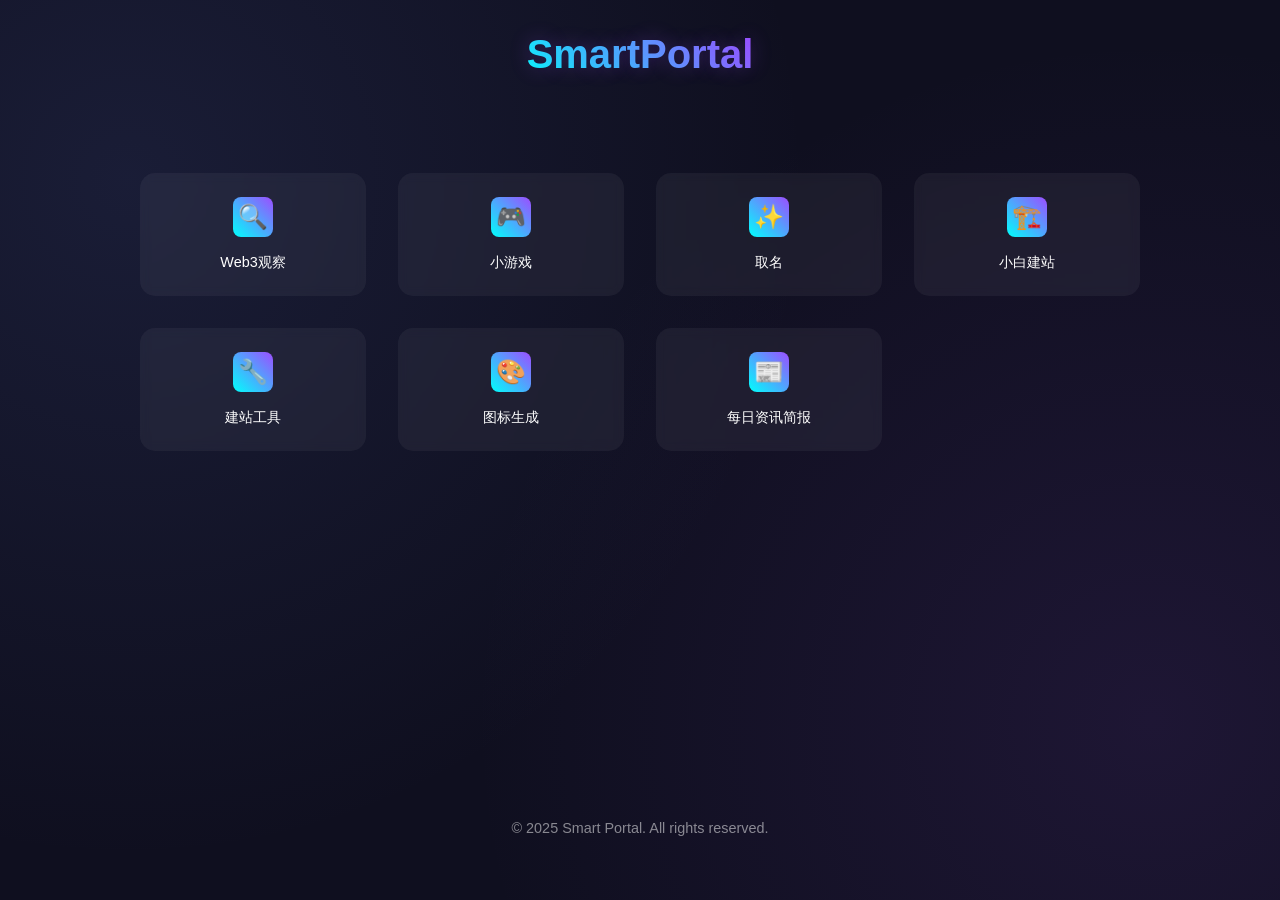
==== index.html @ 870e4646 "feat: 添加《每日资讯简报》入口并统一外链新标签打开" ====
<!DOCTYPE html>
<html lang="zh-CN">

<head>
    <meta charset="UTF-8">
    <meta name="viewport" content="width=device-width, initial-scale=1.0">
    <meta name="description" content="Smart Portal - 智能导航入口，快速访问Web3观察、小游戏、取名工具等精选服务">
    <meta name="keywords" content="智能导航,Web3,区块链观察,小游戏,取名工具,导航页面">
    <meta name="author" content="Smart Portal">

    <!-- Open Graph / Facebook -->
    <meta property="og:type" content="website">
    <meta property="og:title" content="Smart Portal | 智能入口">
    <meta property="og:description" content="智能导航入口，快速访问Web3观察、小游戏、取名工具等精选服务">
    <meta property="og:url" content="https://www.ok9981.com">

    <!-- Twitter -->
    <meta property="twitter:card" content="summary">
    <meta property="twitter:title" content="Smart Portal | 智能入口">
    <meta property="twitter:description" content="智能导航入口，快速访问Web3观察、小游戏、取名工具等精选服务">

    <link rel="canonical" href="https://www.ok9981.com" />
    
    <!-- Google Adsense -->
    <script async src="https://pagead2.googlesyndication.com/pagead/js/adsbygoogle.js?client=ca-pub-9245714228354292"
        crossorigin="anonymous"></script>
    
    <title>Smart Portal | 智能入口</title>

    <!-- PWA Manifest -->
    <link rel="manifest" href="manifest.json">

    <!-- Favicon -->
    <link rel="icon" type="image/svg+xml"
        href="[data-uri]">

    <!-- Preload critical resources -->
    <link rel="preconnect" href="https://zkobserver.site">
    <link rel="preconnect" href="https://game.ok9981.com">
    <link rel="preconnect" href="https://name.ok9981.com">
    <link rel="preconnect" href="https://thecodecraft.site">
    <link rel="preconnect" href="http://indiestarter.space">
    <link rel="preconnect" href="https://iconcut.vercel.app">
    <link rel="preconnect" href="https://www.meirizixun.site">
    <style>
        * {
            margin: 0;
            padding: 0;
            box-sizing: border-box;
            font-family: 'Segoe UI', Tahoma, Geneva, Verdana, sans-serif;
        }

        body {
            background: #0f0f1f;
            color: #fff;
            min-height: 100vh;
            display: flex;
            flex-direction: column;
            align-items: center;
            padding: 2rem;
            background-image:
                radial-gradient(circle at 10% 20%, rgba(87, 108, 188, 0.15) 0%, transparent 50%),
                radial-gradient(circle at 90% 80%, rgba(115, 62, 173, 0.15) 0%, transparent 50%);
        }

        .logo {
            font-size: 2.5rem;
            font-weight: 700;
            margin-bottom: 3rem;
            background: linear-gradient(45deg, #00fffc, #9d4dff);
            background-clip: text;
            -webkit-background-clip: text;
            -webkit-text-fill-color: transparent;
            color: transparent;
            text-shadow: 0 0 20px rgba(157, 77, 255, 0.3);
        }



        .grid-container {
            display: grid;
            grid-template-columns: repeat(4, 1fr);
            gap: 2rem;
            max-width: 1000px;
            width: 90%;
            margin-top: 3rem;
        }

        .nav-item {
            display: flex;
            flex-direction: column;
            align-items: center;
            padding: 1.5rem;
            border-radius: 15px;
            background: rgba(255, 255, 255, 0.05);
            backdrop-filter: blur(5px);
            transition: all 0.3s ease;
            cursor: pointer;
            text-decoration: none;
            color: white;
        }

        .nav-item:hover {
            background: rgba(255, 255, 255, 0.15);
            transform: translateY(-5px);
            box-shadow: 0 0 30px rgba(157, 77, 255, 0.3);
        }

        .nav-item img {
            width: 40px;
            height: 40px;
            margin-bottom: 1rem;
            border-radius: 8px;
            transition: transform 0.3s ease;
        }

        .nav-item:hover img {
            transform: scale(1.1);
        }

        .nav-item .icon {
            width: 40px;
            height: 40px;
            margin-bottom: 1rem;
            border-radius: 8px;
            display: flex;
            align-items: center;
            justify-content: center;
            font-size: 1.5rem;
            background: linear-gradient(45deg, #00fffc, #9d4dff);
            transition: transform 0.3s ease;
        }

        .nav-item:hover .icon {
            transform: scale(1.1);
        }

        .nav-item span {
            font-size: 0.9rem;
            text-align: center;
        }

        footer {
            margin-top: auto;
            padding: 2rem;
            color: rgba(255, 255, 255, 0.5);
            font-size: 0.9rem;
        }

        .loading {
            opacity: 0.6;
            pointer-events: none;
        }

        .error-message {
            color: #ff6b6b;
            text-align: center;
            margin-top: 1rem;
            padding: 1rem;
            background: rgba(255, 107, 107, 0.1);
            border-radius: 8px;
            display: none;
        }

        @media (max-width: 1024px) {
            .grid-container {
                grid-template-columns: repeat(3, 1fr);
            }
        }

        @media (max-width: 768px) {
            .grid-container {
                grid-template-columns: repeat(2, 1fr);
                gap: 1rem;
            }

            .logo {
                font-size: 2rem;
                margin-bottom: 2rem;
            }

            .nav-item {
                padding: 1rem;
            }

            .nav-item .icon {
                width: 35px;
                height: 35px;
                font-size: 1.2rem;
            }
        }

        @media (max-width: 480px) {
            body {
                padding: 1rem;
            }

            .grid-container {
                grid-template-columns: repeat(2, 1fr);
                gap: 0.8rem;
            }

            .nav-item span {
                font-size: 0.8rem;
            }
        }
    </style>
</head>

<body>
    <div class="logo">SmartPortal</div>



    <div class="grid-container" role="navigation" aria-label="主要导航">
        <a href="https://zkobserver.site/" class="nav-item" aria-label="访问Web3观察网站" target="_blank" rel="noopener noreferrer">
            <div class="icon">🔍</div>
            <span>Web3观察</span>
        </a>
        <a href="https://game.ok9981.com" class="nav-item" aria-label="访问小游戏平台" target="_blank" rel="noopener noreferrer">
            <div class="icon">🎮</div>
            <span>小游戏</span>
        </a>
        <a href="https://name.ok9981.com" class="nav-item" aria-label="访问取名工具" target="_blank" rel="noopener noreferrer">
            <div class="icon">✨</div>
            <span>取名</span>
        </a>
        <a href="https://thecodecraft.site/" class="nav-item" aria-label="访问小白建站" target="_blank" rel="noopener noreferrer">
            <div class="icon">🏗️</div>
            <span>小白建站</span>
        </a>
        <a href="http://indiestarter.space/" class="nav-item" aria-label="访问建站工具" target="_blank" rel="noopener noreferrer">
            <div class="icon">🔧</div>
            <span>建站工具</span>
        </a>
        <a href="https://iconcut.vercel.app/" class="nav-item" aria-label="访问图标生成工具" target="_blank" rel="noopener noreferrer">
            <div class="icon">🎨</div>
            <span>图标生成</span>
        </a>
        <a href="https://www.meirizixun.site/" class="nav-item" aria-label="访问每日资讯简报" target="_blank" rel="noopener noreferrer">
            <div class="icon">📰</div>
            <span>每日资讯简报</span>
        </a>
    </div>

    <div class="error-message" id="errorMessage">
        网络连接出现问题，请检查您的网络设置后重试。
    </div>

    <footer>
        © 2025 Smart Portal. All rights reserved.
    </footer>

    <script>
        // 添加点击反馈和错误处理
        document.addEventListener('DOMContentLoaded', function () {
            const navItems = document.querySelectorAll('.nav-item');
            const errorMessage = document.getElementById('errorMessage');

            navItems.forEach(item => {
                item.addEventListener('click', function (e) {
                    // 添加短暂的视觉反馈（0.5秒）
                    this.classList.add('loading');
                    setTimeout(() => {
                        this.classList.remove('loading');
                    }, 500);
                });

                // 添加键盘导航支持
                item.addEventListener('keydown', function (e) {
                    if (e.key === 'Enter' || e.key === ' ') {
                        e.preventDefault();
                        this.click();
                    }
                });
            });

            // 添加页面加载动画
            document.body.style.opacity = '0';
            document.body.style.transform = 'translateY(20px)';
            document.body.style.transition = 'opacity 0.6s ease, transform 0.6s ease';

            setTimeout(() => {
                document.body.style.opacity = '1';
                document.body.style.transform = 'translateY(0)';
            }, 100);

            // 预加载关键页面
            const preloadLinks = [
                'https://zkobserver.site/',
                'https://game.ok9981.com',
                'https://name.ok9981.com',
                'https://thecodecraft.site/',
                'http://indiestarter.space/',
                'https://iconcut.vercel.app/'
            ];

            preloadLinks.forEach(url => {
                const link = document.createElement('link');
                link.rel = 'prefetch';
                link.href = url;
                document.head.appendChild(link);
            });
        });

        // 添加快捷键支持
        document.addEventListener('keydown', function (e) {
            if (e.altKey) {
                const keyMap = {
                    '1': 0, // Web3观察
                    '2': 1, // 小游戏
                    '3': 2, // 取名
                    '4': 3, // 小白建站
                    '5': 4, // 建站工具
                    '6': 5  // 图标生成
                };

                if (keyMap.hasOwnProperty(e.key)) {
                    e.preventDefault();
                    const navItems = document.querySelectorAll('.nav-item');
                    if (navItems[keyMap[e.key]]) {
                        navItems[keyMap[e.key]].click();
                    }
                }
            }
        });
        // 修复：返回/从缓存恢复后移除禁用状态，保证可再次点击
        window.addEventListener('pageshow', function () {
            const navItems = document.querySelectorAll('.nav-item');
            navItems.forEach(item => item.classList.remove('loading'));
            const errorMessage = document.getElementById('errorMessage');
            if (errorMessage) errorMessage.style.display = 'none';
        });
    </script>
</body>

</html>
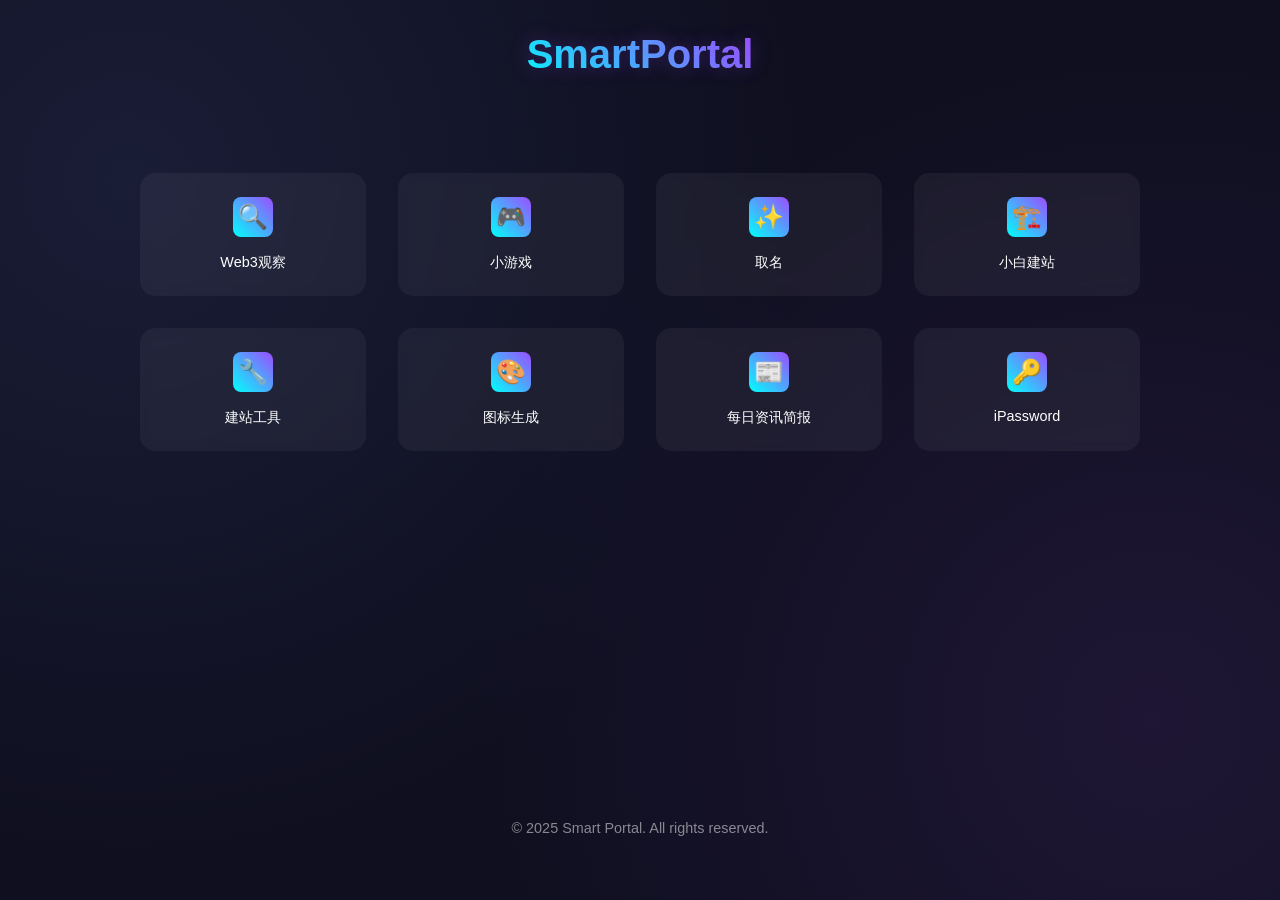
==== commit 2803cc42: "feat: 扩展预加载与快捷键映射；修复返回后卡片loading状态" ====
--- a/index.html
+++ b/index.html
@@ -42,6 +42,7 @@
     <link rel="preconnect" href="http://indiestarter.space">
     <link rel="preconnect" href="https://iconcut.vercel.app">
     <link rel="preconnect" href="https://www.meirizixun.site">
+    <link rel="preconnect" href="https://ipassword-ochre.vercel.app">
     <style>
         * {
             margin: 0;
@@ -241,6 +242,10 @@
             <div class="icon">📰</div>
             <span>每日资讯简报</span>
         </a>
+        <a href="https://ipassword-ochre.vercel.app/" class="nav-item" aria-label="访问 iPassword" target="_blank" rel="noopener noreferrer">
+            <div class="icon">🔑</div>
+            <span>iPassword</span>
+        </a>
     </div>
 
     <div class="error-message" id="errorMessage">
@@ -292,7 +297,9 @@
                 'https://name.ok9981.com',
                 'https://thecodecraft.site/',
                 'http://indiestarter.space/',
-                'https://iconcut.vercel.app/'
+                'https://iconcut.vercel.app/',
+                'https://www.meirizixun.site/',
+                'https://ipassword-ochre.vercel.app/'
             ];
 
             preloadLinks.forEach(url => {
@@ -312,7 +319,9 @@
                     '3': 2, // 取名
                     '4': 3, // 小白建站
                     '5': 4, // 建站工具
-                    '6': 5  // 图标生成
+                    '6': 5, // 图标生成
+                    '7': 6, // 每日资讯简报
+                    '8': 7  // iPassword
                 };
 
                 if (keyMap.hasOwnProperty(e.key)) {
@@ -325,6 +334,16 @@
             }
         });
         // 修复：返回/从缓存恢复后移除禁用状态，保证可再次点击
+        window.addEventListener('pageshow', function () {
+            document.querySelectorAll('.nav-item.loading').forEach(el => {
+                el.classList.remove('loading');
+                const span = el.querySelector('span');
+                if (span && span.dataset && span.dataset.originalText) {
+                    span.textContent = span.dataset.originalText;
+                    delete span.dataset.originalText;
+                }
+            });
+        });
         window.addEventListener('pageshow', function () {
             const navItems = document.querySelectorAll('.nav-item');
             navItems.forEach(item => item.classList.remove('loading'));
@@ -334,4 +353,4 @@
     </script>
 </body>
 
-</html>+</html>
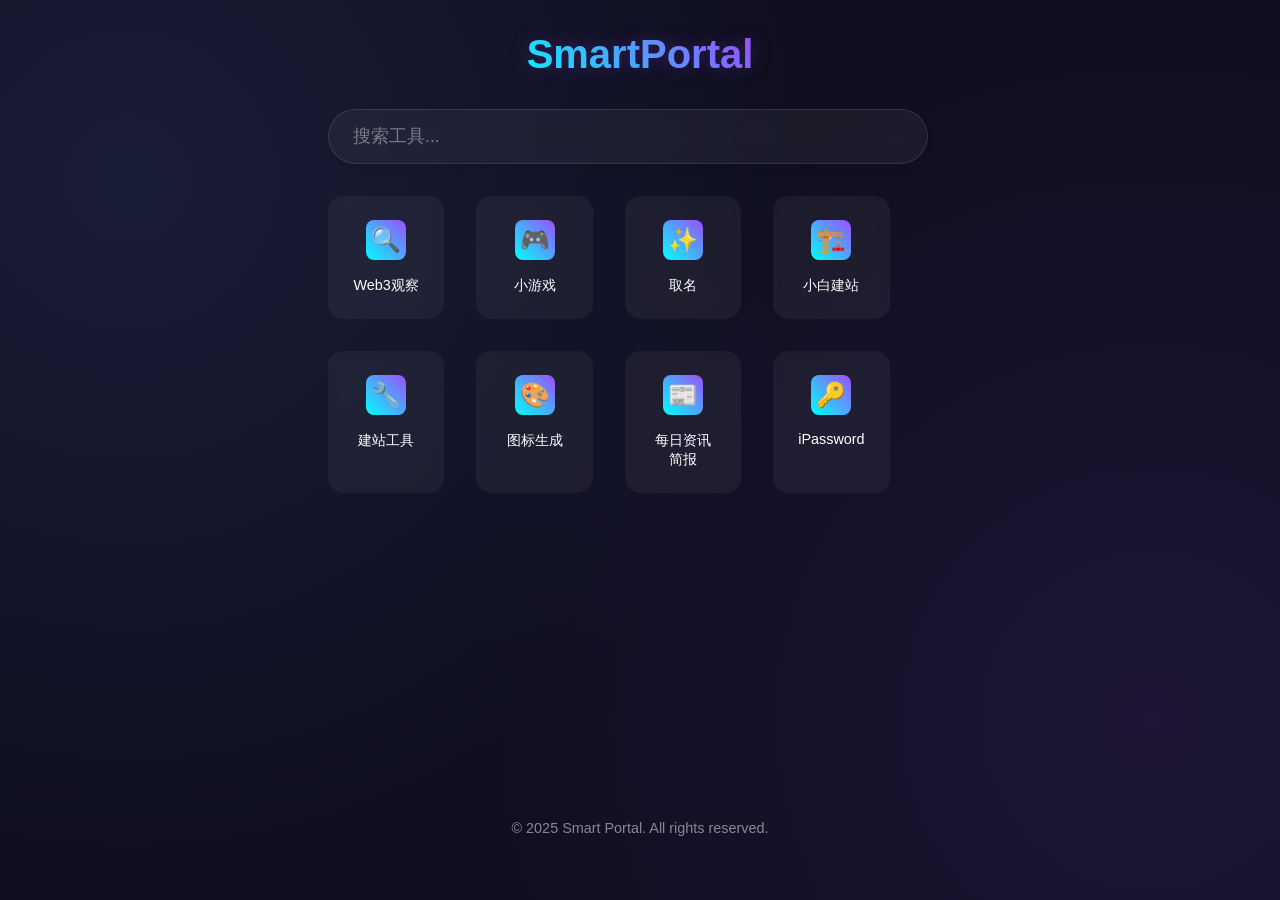
==== commit 304835cc: "feat: enhance UX/SEO with search, semantic html, and code optimization" ====
--- a/index.html
+++ b/index.html
@@ -43,177 +43,23 @@
     <link rel="preconnect" href="https://iconcut.vercel.app">
     <link rel="preconnect" href="https://www.meirizixun.site">
     <link rel="preconnect" href="https://ipassword-ochre.vercel.app">
-    <style>
-        * {
-            margin: 0;
-            padding: 0;
-            box-sizing: border-box;
-            font-family: 'Segoe UI', Tahoma, Geneva, Verdana, sans-serif;
-        }
-
-        body {
-            background: #0f0f1f;
-            color: #fff;
-            min-height: 100vh;
-            display: flex;
-            flex-direction: column;
-            align-items: center;
-            padding: 2rem;
-            background-image:
-                radial-gradient(circle at 10% 20%, rgba(87, 108, 188, 0.15) 0%, transparent 50%),
-                radial-gradient(circle at 90% 80%, rgba(115, 62, 173, 0.15) 0%, transparent 50%);
-        }
-
-        .logo {
-            font-size: 2.5rem;
-            font-weight: 700;
-            margin-bottom: 3rem;
-            background: linear-gradient(45deg, #00fffc, #9d4dff);
-            background-clip: text;
-            -webkit-background-clip: text;
-            -webkit-text-fill-color: transparent;
-            color: transparent;
-            text-shadow: 0 0 20px rgba(157, 77, 255, 0.3);
-        }
-
-
-
-        .grid-container {
-            display: grid;
-            grid-template-columns: repeat(4, 1fr);
-            gap: 2rem;
-            max-width: 1000px;
-            width: 90%;
-            margin-top: 3rem;
-        }
-
-        .nav-item {
-            display: flex;
-            flex-direction: column;
-            align-items: center;
-            padding: 1.5rem;
-            border-radius: 15px;
-            background: rgba(255, 255, 255, 0.05);
-            backdrop-filter: blur(5px);
-            transition: all 0.3s ease;
-            cursor: pointer;
-            text-decoration: none;
-            color: white;
-        }
-
-        .nav-item:hover {
-            background: rgba(255, 255, 255, 0.15);
-            transform: translateY(-5px);
-            box-shadow: 0 0 30px rgba(157, 77, 255, 0.3);
-        }
-
-        .nav-item img {
-            width: 40px;
-            height: 40px;
-            margin-bottom: 1rem;
-            border-radius: 8px;
-            transition: transform 0.3s ease;
-        }
-
-        .nav-item:hover img {
-            transform: scale(1.1);
-        }
-
-        .nav-item .icon {
-            width: 40px;
-            height: 40px;
-            margin-bottom: 1rem;
-            border-radius: 8px;
-            display: flex;
-            align-items: center;
-            justify-content: center;
-            font-size: 1.5rem;
-            background: linear-gradient(45deg, #00fffc, #9d4dff);
-            transition: transform 0.3s ease;
-        }
-
-        .nav-item:hover .icon {
-            transform: scale(1.1);
-        }
-
-        .nav-item span {
-            font-size: 0.9rem;
-            text-align: center;
-        }
-
-        footer {
-            margin-top: auto;
-            padding: 2rem;
-            color: rgba(255, 255, 255, 0.5);
-            font-size: 0.9rem;
-        }
-
-        .loading {
-            opacity: 0.6;
-            pointer-events: none;
-        }
-
-        .error-message {
-            color: #ff6b6b;
-            text-align: center;
-            margin-top: 1rem;
-            padding: 1rem;
-            background: rgba(255, 107, 107, 0.1);
-            border-radius: 8px;
-            display: none;
-        }
-
-        @media (max-width: 1024px) {
-            .grid-container {
-                grid-template-columns: repeat(3, 1fr);
-            }
-        }
-
-        @media (max-width: 768px) {
-            .grid-container {
-                grid-template-columns: repeat(2, 1fr);
-                gap: 1rem;
-            }
-
-            .logo {
-                font-size: 2rem;
-                margin-bottom: 2rem;
-            }
-
-            .nav-item {
-                padding: 1rem;
-            }
-
-            .nav-item .icon {
-                width: 35px;
-                height: 35px;
-                font-size: 1.2rem;
-            }
-        }
-
-        @media (max-width: 480px) {
-            body {
-                padding: 1rem;
-            }
-
-            .grid-container {
-                grid-template-columns: repeat(2, 1fr);
-                gap: 0.8rem;
-            }
-
-            .nav-item span {
-                font-size: 0.8rem;
-            }
-        }
-    </style>
+    
+    <!-- External CSS -->
+    <link rel="stylesheet" href="css/style.css">
 </head>
 
 <body>
-    <div class="logo">SmartPortal</div>
+    <header>
+        <div class="logo">SmartPortal</div>
+    </header>
 
+    <main>
+        <!-- Search Box -->
+        <div class="search-container">
+            <input type="text" id="searchInput" placeholder="搜索工具..." aria-label="搜索工具">
+        </div>
 
-
-    <div class="grid-container" role="navigation" aria-label="主要导航">
+        <div class="grid-container" id="gridContainer" role="navigation" aria-label="主要导航">
         <a href="https://zkobserver.site/" class="nav-item" aria-label="访问Web3观察网站" target="_blank" rel="noopener noreferrer">
             <div class="icon">🔍</div>
             <span>Web3观察</span>
@@ -248,6 +94,8 @@
         </a>
     </div>
 
+    </main>
+
     <div class="error-message" id="errorMessage">
         网络连接出现问题，请检查您的网络设置后重试。
     </div>
@@ -256,101 +104,8 @@
         © 2025 Smart Portal. All rights reserved.
     </footer>
 
-    <script>
-        // 添加点击反馈和错误处理
-        document.addEventListener('DOMContentLoaded', function () {
-            const navItems = document.querySelectorAll('.nav-item');
-            const errorMessage = document.getElementById('errorMessage');
-
-            navItems.forEach(item => {
-                item.addEventListener('click', function (e) {
-                    // 添加短暂的视觉反馈（0.5秒）
-                    this.classList.add('loading');
-                    setTimeout(() => {
-                        this.classList.remove('loading');
-                    }, 500);
-                });
-
-                // 添加键盘导航支持
-                item.addEventListener('keydown', function (e) {
-                    if (e.key === 'Enter' || e.key === ' ') {
-                        e.preventDefault();
-                        this.click();
-                    }
-                });
-            });
-
-            // 添加页面加载动画
-            document.body.style.opacity = '0';
-            document.body.style.transform = 'translateY(20px)';
-            document.body.style.transition = 'opacity 0.6s ease, transform 0.6s ease';
-
-            setTimeout(() => {
-                document.body.style.opacity = '1';
-                document.body.style.transform = 'translateY(0)';
-            }, 100);
-
-            // 预加载关键页面
-            const preloadLinks = [
-                'https://zkobserver.site/',
-                'https://game.ok9981.com',
-                'https://name.ok9981.com',
-                'https://thecodecraft.site/',
-                'http://indiestarter.space/',
-                'https://iconcut.vercel.app/',
-                'https://www.meirizixun.site/',
-                'https://ipassword-ochre.vercel.app/'
-            ];
-
-            preloadLinks.forEach(url => {
-                const link = document.createElement('link');
-                link.rel = 'prefetch';
-                link.href = url;
-                document.head.appendChild(link);
-            });
-        });
-
-        // 添加快捷键支持
-        document.addEventListener('keydown', function (e) {
-            if (e.altKey) {
-                const keyMap = {
-                    '1': 0, // Web3观察
-                    '2': 1, // 小游戏
-                    '3': 2, // 取名
-                    '4': 3, // 小白建站
-                    '5': 4, // 建站工具
-                    '6': 5, // 图标生成
-                    '7': 6, // 每日资讯简报
-                    '8': 7  // iPassword
-                };
-
-                if (keyMap.hasOwnProperty(e.key)) {
-                    e.preventDefault();
-                    const navItems = document.querySelectorAll('.nav-item');
-                    if (navItems[keyMap[e.key]]) {
-                        navItems[keyMap[e.key]].click();
-                    }
-                }
-            }
-        });
-        // 修复：返回/从缓存恢复后移除禁用状态，保证可再次点击
-        window.addEventListener('pageshow', function () {
-            document.querySelectorAll('.nav-item.loading').forEach(el => {
-                el.classList.remove('loading');
-                const span = el.querySelector('span');
-                if (span && span.dataset && span.dataset.originalText) {
-                    span.textContent = span.dataset.originalText;
-                    delete span.dataset.originalText;
-                }
-            });
-        });
-        window.addEventListener('pageshow', function () {
-            const navItems = document.querySelectorAll('.nav-item');
-            navItems.forEach(item => item.classList.remove('loading'));
-            const errorMessage = document.getElementById('errorMessage');
-            if (errorMessage) errorMessage.style.display = 'none';
-        });
-    </script>
+    <!-- External JS -->
+    <script src="js/script.js"></script>
 </body>
 
 </html>
--- a/css/style.css
+++ b/css/style.css
@@ -0,0 +1,195 @@
+* {
+    margin: 0;
+    padding: 0;
+    box-sizing: border-box;
+    font-family: 'Segoe UI', Tahoma, Geneva, Verdana, sans-serif;
+}
+
+body {
+    background: #0f0f1f;
+    color: #fff;
+    min-height: 100vh;
+    display: flex;
+    flex-direction: column;
+    align-items: center;
+    padding: 2rem;
+    background-image:
+        radial-gradient(circle at 10% 20%, rgba(87, 108, 188, 0.15) 0%, transparent 50%),
+        radial-gradient(circle at 90% 80%, rgba(115, 62, 173, 0.15) 0%, transparent 50%);
+}
+
+.logo {
+    font-size: 2.5rem;
+    font-weight: 700;
+    margin-bottom: 2rem;
+    background: linear-gradient(45deg, #00fffc, #9d4dff);
+    background-clip: text;
+    -webkit-background-clip: text;
+    -webkit-text-fill-color: transparent;
+    color: transparent;
+    text-shadow: 0 0 20px rgba(157, 77, 255, 0.3);
+}
+
+.search-container {
+    width: 100%;
+    max-width: 600px;
+    margin-bottom: 2rem;
+    position: relative;
+}
+
+#searchInput {
+    width: 100%;
+    padding: 1rem 1.5rem;
+    border-radius: 50px;
+    border: 1px solid rgba(255, 255, 255, 0.1);
+    background: rgba(255, 255, 255, 0.05);
+    backdrop-filter: blur(10px);
+    color: #fff;
+    font-size: 1.1rem;
+    outline: none;
+    transition: all 0.3s ease;
+    box-shadow: 0 4px 6px rgba(0, 0, 0, 0.1);
+}
+
+#searchInput:focus {
+    background: rgba(255, 255, 255, 0.1);
+    border-color: #9d4dff;
+    box-shadow: 0 0 20px rgba(157, 77, 255, 0.2);
+}
+
+#searchInput::placeholder {
+    color: rgba(255, 255, 255, 0.4);
+}
+
+.grid-container {
+    display: grid;
+    grid-template-columns: repeat(4, 1fr);
+    gap: 2rem;
+    max-width: 1000px;
+    width: 90%;
+}
+
+.nav-item {
+    display: flex;
+    flex-direction: column;
+    align-items: center;
+    padding: 1.5rem;
+    border-radius: 15px;
+    background: rgba(255, 255, 255, 0.05);
+    backdrop-filter: blur(5px);
+    transition: all 0.3s ease;
+    cursor: pointer;
+    text-decoration: none;
+    color: white;
+}
+
+.nav-item:hover {
+    background: rgba(255, 255, 255, 0.15);
+    transform: translateY(-5px);
+    box-shadow: 0 0 30px rgba(157, 77, 255, 0.3);
+}
+
+.nav-item .icon {
+    width: 40px;
+    height: 40px;
+    margin-bottom: 1rem;
+    border-radius: 8px;
+    display: flex;
+    align-items: center;
+    justify-content: center;
+    font-size: 1.5rem;
+    background: linear-gradient(45deg, #00fffc, #9d4dff);
+    transition: transform 0.3s ease;
+}
+
+.nav-item:hover .icon {
+    transform: scale(1.1);
+}
+
+.nav-item span {
+    font-size: 0.9rem;
+    text-align: center;
+}
+
+footer {
+    margin-top: auto;
+    padding: 2rem;
+    color: rgba(255, 255, 255, 0.5);
+    font-size: 0.9rem;
+}
+
+.loading {
+    opacity: 0.6;
+    pointer-events: none;
+}
+
+.error-message {
+    position: fixed;
+    top: 20px;
+    left: 50%;
+    transform: translateX(-50%);
+    z-index: 1000;
+    color: #fff;
+    text-align: center;
+    padding: 1rem 2rem;
+    background: rgba(255, 107, 107, 0.9);
+    backdrop-filter: blur(5px);
+    border-radius: 50px;
+    box-shadow: 0 4px 15px rgba(0, 0, 0, 0.2);
+    display: none;
+    animation: slideDown 0.3s ease;
+}
+
+@keyframes slideDown {
+    from {
+        transform: translate(-50%, -20px);
+        opacity: 0;
+    }
+    to {
+        transform: translate(-50%, 0);
+        opacity: 1;
+    }
+}
+
+@media (max-width: 1024px) {
+    .grid-container {
+        grid-template-columns: repeat(3, 1fr);
+    }
+}
+
+@media (max-width: 768px) {
+    .grid-container {
+        grid-template-columns: repeat(2, 1fr);
+        gap: 1rem;
+    }
+
+    .logo {
+        font-size: 2rem;
+        margin-bottom: 2rem;
+    }
+
+    .nav-item {
+        padding: 1rem;
+    }
+
+    .nav-item .icon {
+        width: 35px;
+        height: 35px;
+        font-size: 1.2rem;
+    }
+}
+
+@media (max-width: 480px) {
+    body {
+        padding: 1rem;
+    }
+
+    .grid-container {
+        grid-template-columns: repeat(2, 1fr);
+        gap: 0.8rem;
+    }
+
+    .nav-item span {
+        font-size: 0.8rem;
+    }
+}
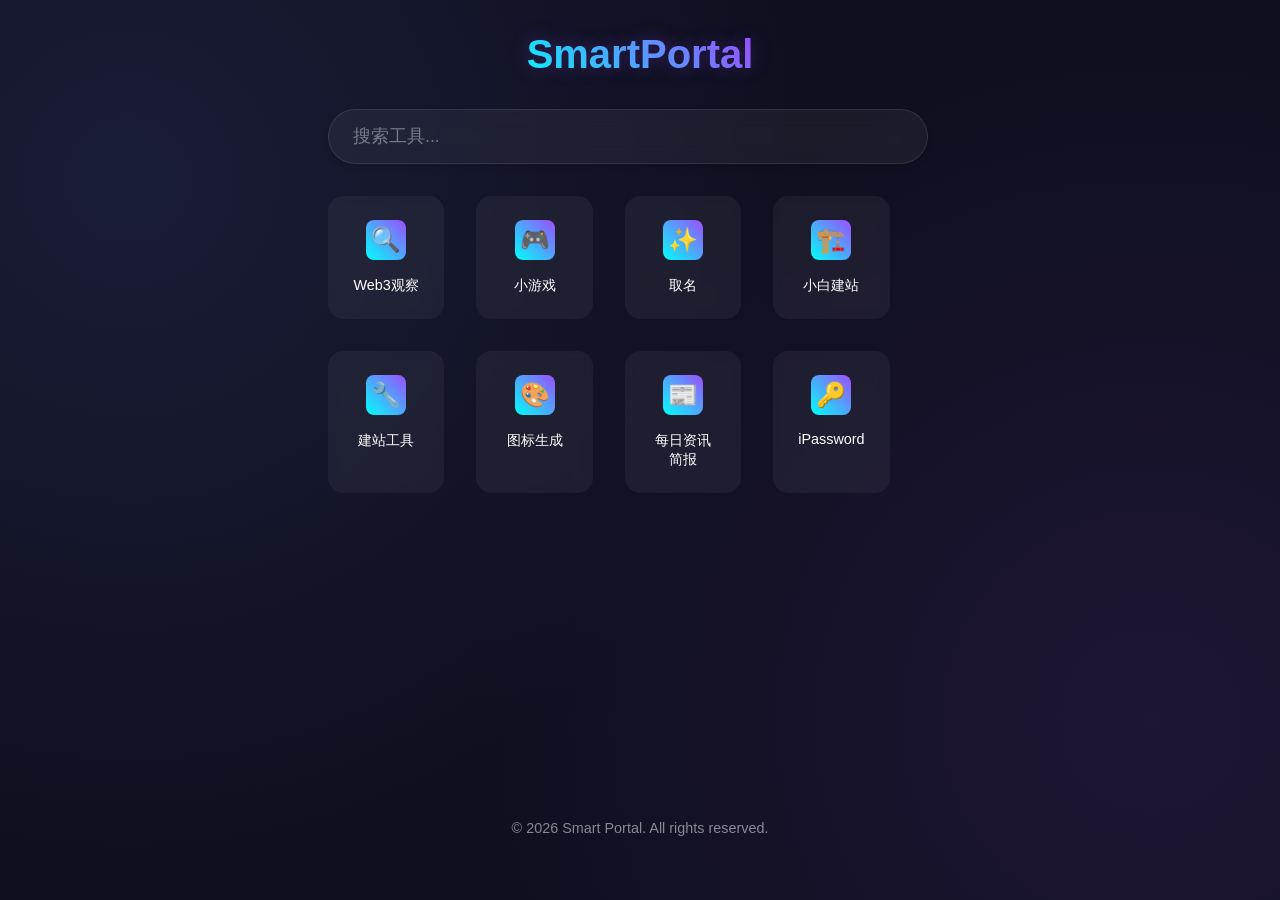
==== commit 5299b44b: "feat: implement auto-updating year in footer" ====
--- a/index.html
+++ b/index.html
@@ -101,7 +101,7 @@
     </div>
 
     <footer>
-        © 2025 Smart Portal. All rights reserved.
+        © <span id="currentYear">2026</span> Smart Portal. All rights reserved.
     </footer>
 
     <!-- External JS -->
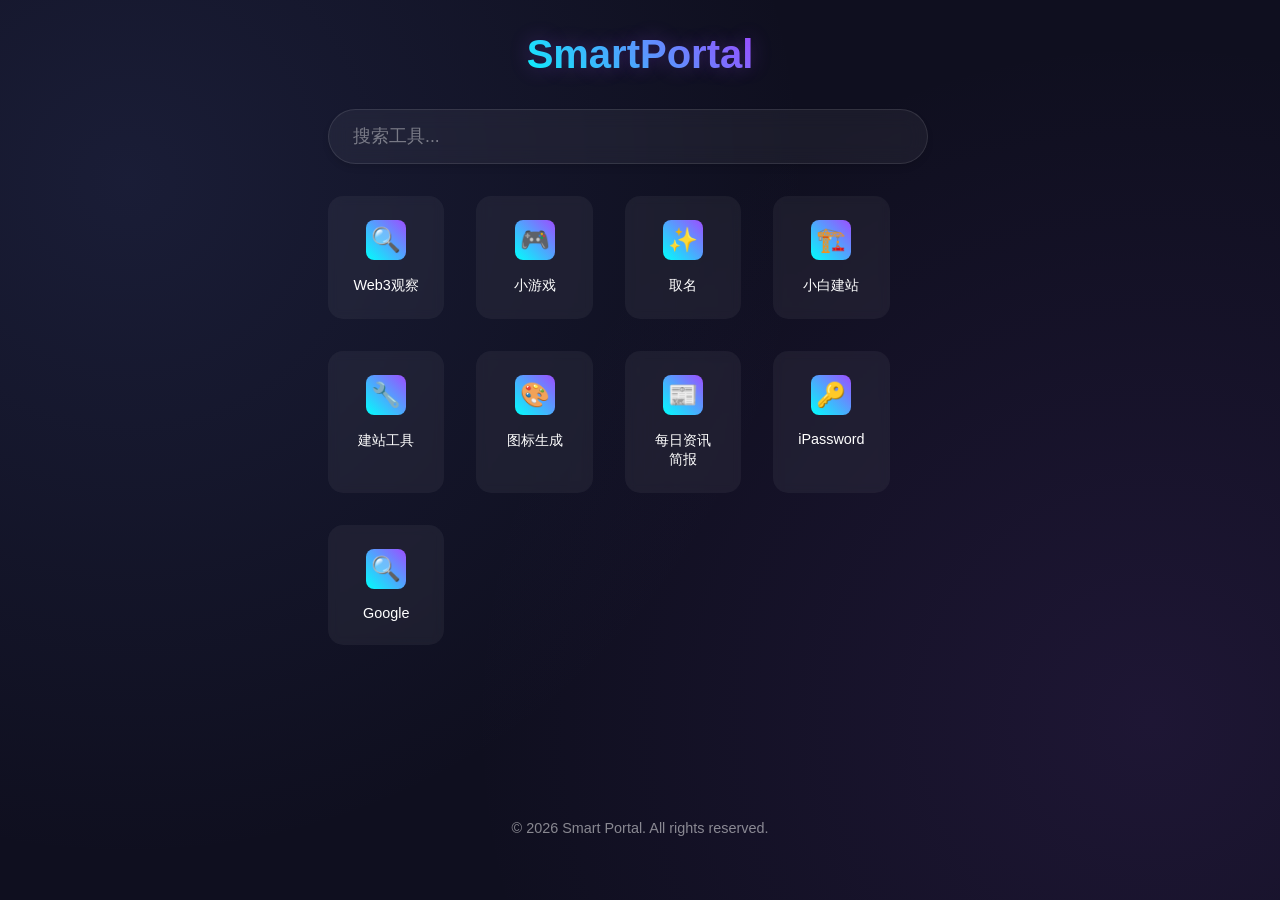
==== commit 970efb6e: "Refactor: optimize structure, modernize CSS, and update assets" ====
--- a/index.html
+++ b/index.html
@@ -20,11 +20,11 @@
     <meta property="twitter:description" content="智能导航入口，快速访问Web3观察、小游戏、取名工具等精选服务">
 
     <link rel="canonical" href="https://www.ok9981.com" />
-    
+
     <!-- Google Adsense -->
     <script async src="https://pagead2.googlesyndication.com/pagead/js/adsbygoogle.js?client=ca-pub-9245714228354292"
         crossorigin="anonymous"></script>
-    
+
     <title>Smart Portal | 智能入口</title>
 
     <!-- PWA Manifest -->
@@ -43,7 +43,7 @@
     <link rel="preconnect" href="https://iconcut.vercel.app">
     <link rel="preconnect" href="https://www.meirizixun.site">
     <link rel="preconnect" href="https://ipassword-ochre.vercel.app">
-    
+
     <!-- External CSS -->
     <link rel="stylesheet" href="css/style.css">
 </head>
@@ -60,39 +60,8 @@
         </div>
 
         <div class="grid-container" id="gridContainer" role="navigation" aria-label="主要导航">
-        <a href="https://zkobserver.site/" class="nav-item" aria-label="访问Web3观察网站" target="_blank" rel="noopener noreferrer">
-            <div class="icon">🔍</div>
-            <span>Web3观察</span>
-        </a>
-        <a href="https://game.ok9981.com" class="nav-item" aria-label="访问小游戏平台" target="_blank" rel="noopener noreferrer">
-            <div class="icon">🎮</div>
-            <span>小游戏</span>
-        </a>
-        <a href="https://name.ok9981.com" class="nav-item" aria-label="访问取名工具" target="_blank" rel="noopener noreferrer">
-            <div class="icon">✨</div>
-            <span>取名</span>
-        </a>
-        <a href="https://thecodecraft.site/" class="nav-item" aria-label="访问小白建站" target="_blank" rel="noopener noreferrer">
-            <div class="icon">🏗️</div>
-            <span>小白建站</span>
-        </a>
-        <a href="http://indiestarter.space/" class="nav-item" aria-label="访问建站工具" target="_blank" rel="noopener noreferrer">
-            <div class="icon">🔧</div>
-            <span>建站工具</span>
-        </a>
-        <a href="https://iconcut.vercel.app/" class="nav-item" aria-label="访问图标生成工具" target="_blank" rel="noopener noreferrer">
-            <div class="icon">🎨</div>
-            <span>图标生成</span>
-        </a>
-        <a href="https://www.meirizixun.site/" class="nav-item" aria-label="访问每日资讯简报" target="_blank" rel="noopener noreferrer">
-            <div class="icon">📰</div>
-            <span>每日资讯简报</span>
-        </a>
-        <a href="https://ipassword-ochre.vercel.app/" class="nav-item" aria-label="访问 iPassword" target="_blank" rel="noopener noreferrer">
-            <div class="icon">🔑</div>
-            <span>iPassword</span>
-        </a>
-    </div>
+            <!-- Navigation items will be rendered by JavaScript -->
+        </div>
 
     </main>
 
@@ -108,4 +77,4 @@
     <script src="js/script.js"></script>
 </body>
 
-</html>
+</html>
--- a/css/style.css
+++ b/css/style.css
@@ -1,13 +1,33 @@
+:root {
+    --bg-color: #0f0f1f;
+    --text-color: #ffffff;
+    --text-muted: rgba(255, 255, 255, 0.5);
+    --text-placeholder: rgba(255, 255, 255, 0.4);
+    --accent-gradient: linear-gradient(45deg, #00fffc, #9d4dff);
+    --accent-color: #9d4dff;
+    --accent-shadow: rgba(157, 77, 255, 0.3);
+    --accent-shadow-focus: rgba(157, 77, 255, 0.2);
+
+    --glass-bg: rgba(255, 255, 255, 0.05);
+    --glass-bg-hover: rgba(255, 255, 255, 0.15);
+    --glass-border: rgba(255, 255, 255, 0.1);
+    --glass-blur: 10px;
+
+    --error-bg: rgba(255, 107, 107, 0.9);
+
+    --font-family: 'Segoe UI', Tahoma, Geneva, Verdana, sans-serif;
+}
+
 * {
     margin: 0;
     padding: 0;
     box-sizing: border-box;
-    font-family: 'Segoe UI', Tahoma, Geneva, Verdana, sans-serif;
+    font-family: var(--font-family);
 }
 
 body {
-    background: #0f0f1f;
-    color: #fff;
+    background: var(--bg-color);
+    color: var(--text-color);
     min-height: 100vh;
     display: flex;
     flex-direction: column;
@@ -22,12 +42,12 @@
     font-size: 2.5rem;
     font-weight: 700;
     margin-bottom: 2rem;
-    background: linear-gradient(45deg, #00fffc, #9d4dff);
+    background: var(--accent-gradient);
     background-clip: text;
     -webkit-background-clip: text;
     -webkit-text-fill-color: transparent;
     color: transparent;
-    text-shadow: 0 0 20px rgba(157, 77, 255, 0.3);
+    text-shadow: 0 0 20px var(--accent-shadow);
 }
 
 .search-container {
@@ -41,10 +61,10 @@
     width: 100%;
     padding: 1rem 1.5rem;
     border-radius: 50px;
-    border: 1px solid rgba(255, 255, 255, 0.1);
-    background: rgba(255, 255, 255, 0.05);
-    backdrop-filter: blur(10px);
-    color: #fff;
+    border: 1px solid var(--glass-border);
+    background: var(--glass-bg);
+    backdrop-filter: blur(var(--glass-blur));
+    color: var(--text-color);
     font-size: 1.1rem;
     outline: none;
     transition: all 0.3s ease;
@@ -53,12 +73,12 @@
 
 #searchInput:focus {
     background: rgba(255, 255, 255, 0.1);
-    border-color: #9d4dff;
-    box-shadow: 0 0 20px rgba(157, 77, 255, 0.2);
+    border-color: var(--accent-color);
+    box-shadow: 0 0 20px var(--accent-shadow-focus);
 }
 
 #searchInput::placeholder {
-    color: rgba(255, 255, 255, 0.4);
+    color: var(--text-placeholder);
 }
 
 .grid-container {
@@ -75,18 +95,18 @@
     align-items: center;
     padding: 1.5rem;
     border-radius: 15px;
-    background: rgba(255, 255, 255, 0.05);
+    background: var(--glass-bg);
     backdrop-filter: blur(5px);
     transition: all 0.3s ease;
     cursor: pointer;
     text-decoration: none;
-    color: white;
+    color: var(--text-color);
 }
 
 .nav-item:hover {
-    background: rgba(255, 255, 255, 0.15);
+    background: var(--glass-bg-hover);
     transform: translateY(-5px);
-    box-shadow: 0 0 30px rgba(157, 77, 255, 0.3);
+    box-shadow: 0 0 30px var(--accent-shadow);
 }
 
 .nav-item .icon {
@@ -98,7 +118,7 @@
     align-items: center;
     justify-content: center;
     font-size: 1.5rem;
-    background: linear-gradient(45deg, #00fffc, #9d4dff);
+    background: var(--accent-gradient);
     transition: transform 0.3s ease;
 }
 
@@ -114,7 +134,7 @@
 footer {
     margin-top: auto;
     padding: 2rem;
-    color: rgba(255, 255, 255, 0.5);
+    color: var(--text-muted);
     font-size: 0.9rem;
 }
 
@@ -129,10 +149,10 @@
     left: 50%;
     transform: translateX(-50%);
     z-index: 1000;
-    color: #fff;
+    color: var(--text-color);
     text-align: center;
     padding: 1rem 2rem;
-    background: rgba(255, 107, 107, 0.9);
+    background: var(--error-bg);
     backdrop-filter: blur(5px);
     border-radius: 50px;
     box-shadow: 0 4px 15px rgba(0, 0, 0, 0.2);
@@ -145,6 +165,7 @@
         transform: translate(-50%, -20px);
         opacity: 0;
     }
+
     to {
         transform: translate(-50%, 0);
         opacity: 1;
@@ -192,4 +213,4 @@
     .nav-item span {
         font-size: 0.8rem;
     }
-}
+}
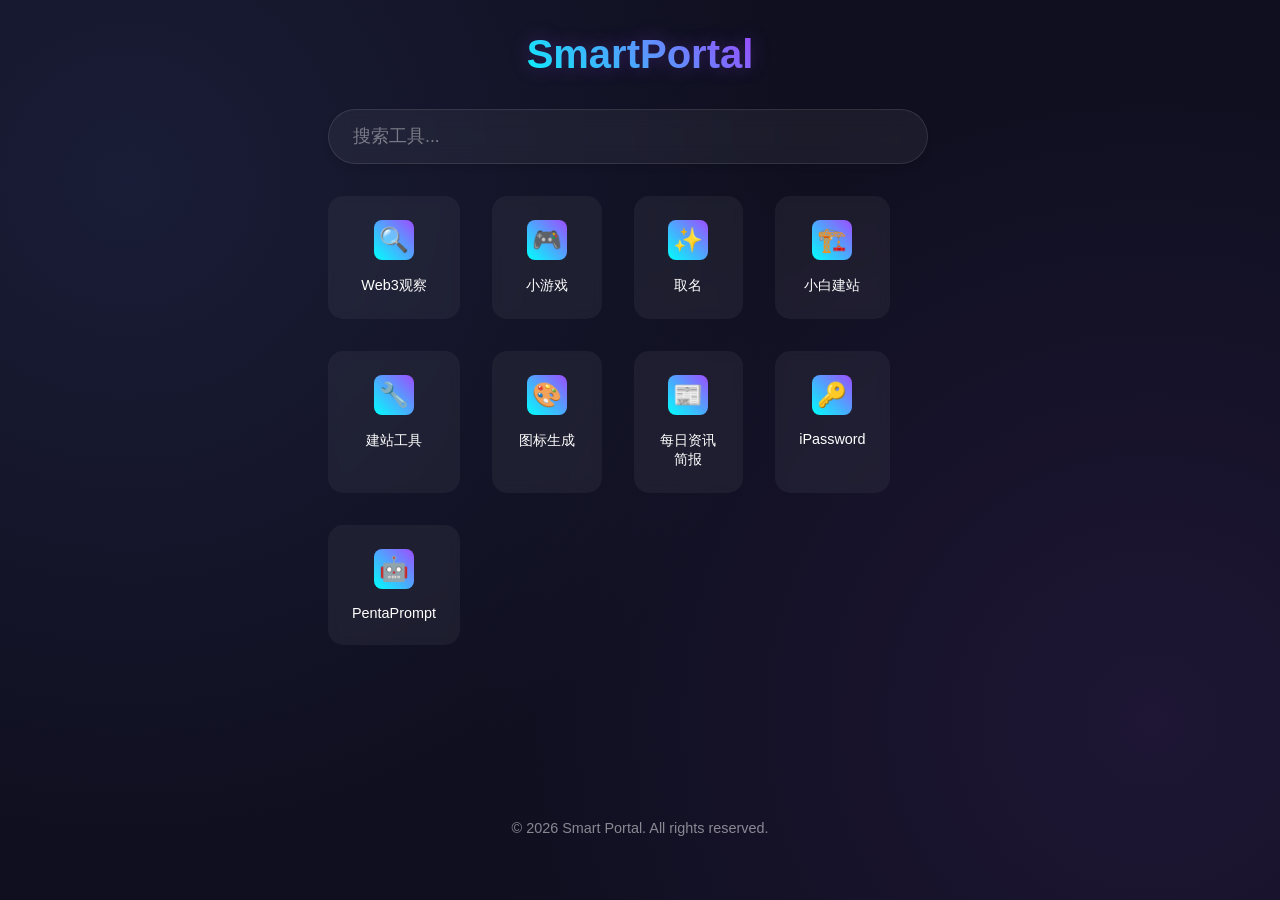
==== commit 12653925: "feat: add PentaPrompt and tracking parameter to outbound links" ====
--- a/index.html
+++ b/index.html
@@ -43,6 +43,7 @@
     <link rel="preconnect" href="https://iconcut.vercel.app">
     <link rel="preconnect" href="https://www.meirizixun.site">
     <link rel="preconnect" href="https://ipassword-ochre.vercel.app">
+    <link rel="preconnect" href="https://www.pentaprompt.com">
 
     <!-- External CSS -->
     <link rel="stylesheet" href="css/style.css">
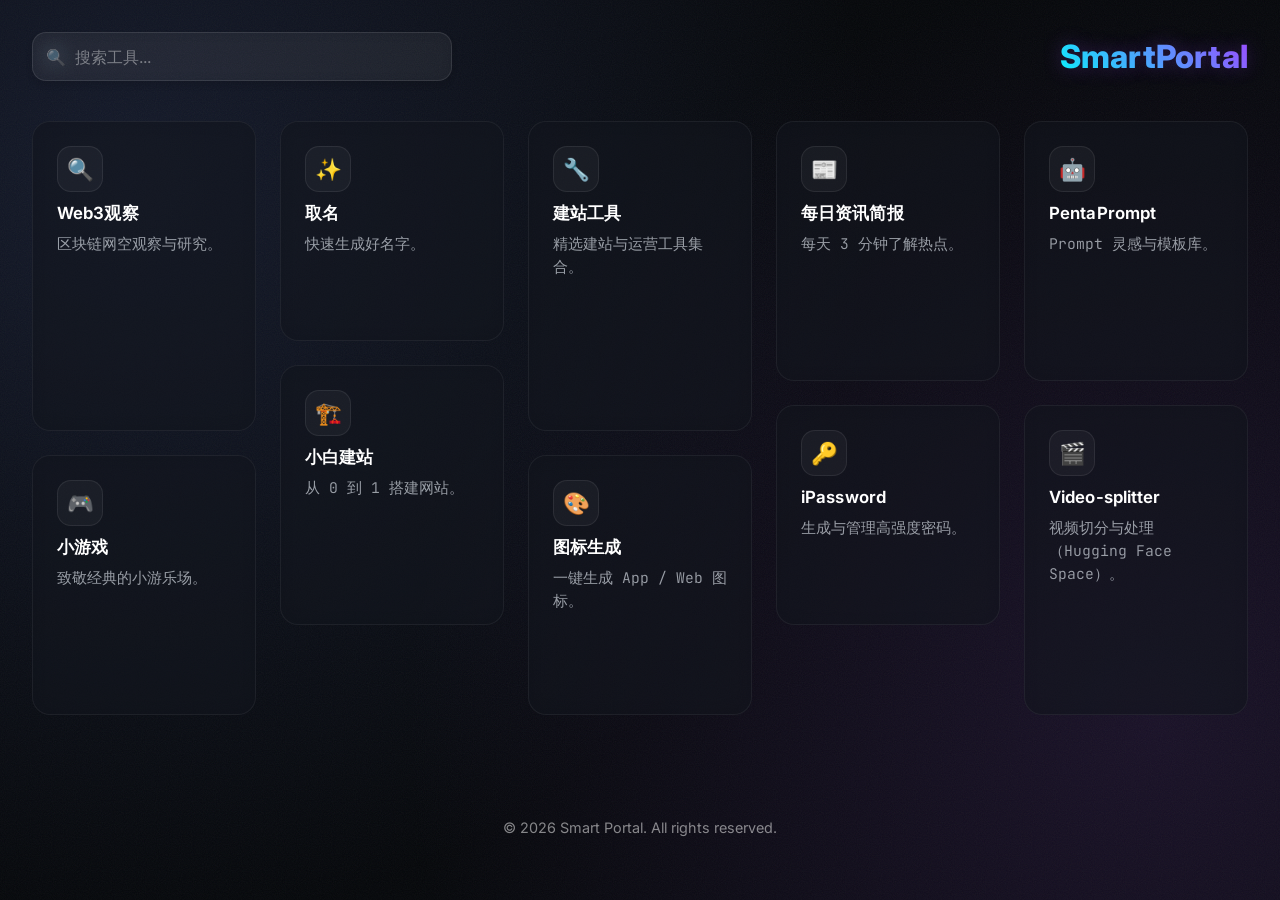
==== commit a49c91cf: "feat: refresh UI with masonry grid and glow cards" ====
--- a/index.html
+++ b/index.html
@@ -46,20 +46,22 @@
     <link rel="preconnect" href="https://www.pentaprompt.com">
 
     <!-- External CSS -->
+    <link rel="preconnect" href="https://fonts.googleapis.com">
+    <link rel="preconnect" href="https://fonts.gstatic.com" crossorigin>
+    <link href="https://fonts.googleapis.com/css2?family=Inter:wght@400;500;600;700;800&family=JetBrains+Mono:wght@300;400;500&display=swap" rel="stylesheet">
     <link rel="stylesheet" href="css/style.css">
 </head>
 
 <body>
-    <header>
-        <div class="logo">SmartPortal</div>
+    <header class="topbar">
+        <div class="search-container">
+            <span class="search-icon" aria-hidden="true">🔍</span>
+            <input type="text" id="searchInput" placeholder="搜索工具..." aria-label="搜索工具">
+        </div>
+        <h1 class="logo">SmartPortal</h1>
     </header>
 
     <main>
-        <!-- Search Box -->
-        <div class="search-container">
-            <input type="text" id="searchInput" placeholder="搜索工具..." aria-label="搜索工具">
-        </div>
-
         <div class="grid-container" id="gridContainer" role="navigation" aria-label="主要导航">
             <!-- Navigation items will be rendered by JavaScript -->
         </div>
@@ -78,4 +80,4 @@
     <script src="js/script.js"></script>
 </body>
 
-</html>+</html>
--- a/css/style.css
+++ b/css/style.css
@@ -1,5 +1,5 @@
 :root {
-    --bg-color: #0f0f1f;
+    --bg-color: #05070a;
     --text-color: #ffffff;
     --text-muted: rgba(255, 255, 255, 0.5);
     --text-placeholder: rgba(255, 255, 255, 0.4);
@@ -15,7 +15,9 @@
 
     --error-bg: rgba(255, 107, 107, 0.9);
 
-    --font-family: 'Segoe UI', Tahoma, Geneva, Verdana, sans-serif;
+    --font-family: Inter, system-ui, -apple-system, 'Segoe UI', Tahoma, Geneva, Verdana, sans-serif;
+    --mono-family: 'JetBrains Mono', ui-monospace, SFMono-Regular, Menlo, Monaco, Consolas, 'Liberation Mono', 'Courier New', monospace;
+    --page-max-width: 1280px;
 }
 
 * {
@@ -34,38 +36,67 @@
     align-items: center;
     padding: 2rem;
     background-image:
-        radial-gradient(circle at 10% 20%, rgba(87, 108, 188, 0.15) 0%, transparent 50%),
-        radial-gradient(circle at 90% 80%, rgba(115, 62, 173, 0.15) 0%, transparent 50%);
+        radial-gradient(circle at 10% 20%, rgba(87, 108, 188, 0.18) 0%, transparent 55%),
+        radial-gradient(circle at 90% 80%, rgba(115, 62, 173, 0.18) 0%, transparent 55%);
+    position: relative;
+    overflow-x: hidden;
+}
+
+body::before {
+    content: '';
+    position: fixed;
+    inset: 0;
+    pointer-events: none;
+    opacity: 0.06;
+    mix-blend-mode: overlay;
+    background-image: url("data:image/svg+xml,%3Csvg xmlns='http://www.w3.org/2000/svg' width='160' height='160'%3E%3Cfilter id='n'%3E%3CfeTurbulence type='fractalNoise' baseFrequency='.8' numOctaves='3' stitchTiles='stitch'/%3E%3C/filter%3E%3Crect width='160' height='160' filter='url(%23n)' opacity='.9'/%3E%3C/svg%3E");
+    background-size: 140px 140px;
+    z-index: 0;
+}
+
+header,
+main,
+footer {
+    width: 100%;
+    max-width: var(--page-max-width);
+    position: relative;
+    z-index: 1;
+}
+
+header.topbar {
+    display: flex;
+    align-items: center;
+    justify-content: space-between;
+    gap: 1.25rem;
+    margin-bottom: 2.5rem;
 }
 
 .logo {
-    font-size: 2.5rem;
-    font-weight: 700;
-    margin-bottom: 2rem;
+    font-size: 2rem;
+    font-weight: 800;
     background: var(--accent-gradient);
     background-clip: text;
     -webkit-background-clip: text;
     -webkit-text-fill-color: transparent;
     color: transparent;
     text-shadow: 0 0 20px var(--accent-shadow);
+    letter-spacing: 0.2px;
 }
 
 .search-container {
-    width: 100%;
-    max-width: 600px;
-    margin-bottom: 2rem;
+    width: min(420px, 100%);
     position: relative;
 }
 
 #searchInput {
     width: 100%;
-    padding: 1rem 1.5rem;
-    border-radius: 50px;
+    padding: 0.85rem 1.1rem 0.85rem 2.6rem;
+    border-radius: 14px;
     border: 1px solid var(--glass-border);
     background: var(--glass-bg);
     backdrop-filter: blur(var(--glass-blur));
     color: var(--text-color);
-    font-size: 1.1rem;
+    font-size: 1rem;
     outline: none;
     transition: all 0.3s ease;
     box-shadow: 0 4px 6px rgba(0, 0, 0, 0.1);
@@ -81,54 +112,125 @@
     color: var(--text-placeholder);
 }
 
+.search-icon {
+    position: absolute;
+    left: 0.9rem;
+    top: 50%;
+    transform: translateY(-50%);
+    opacity: 0.45;
+    font-size: 1rem;
+    line-height: 1;
+    pointer-events: none;
+}
+
 .grid-container {
-    display: grid;
-    grid-template-columns: repeat(4, 1fr);
-    gap: 2rem;
-    max-width: 1000px;
-    width: 90%;
+    columns: 1;
+    column-gap: 1.5rem;
+    width: 100%;
 }
 
 .nav-item {
-    display: flex;
-    flex-direction: column;
-    align-items: center;
+    break-inside: avoid;
+    display: block;
+    width: 100%;
+    margin: 0 0 1.5rem 0;
     padding: 1.5rem;
-    border-radius: 15px;
-    background: var(--glass-bg);
-    backdrop-filter: blur(5px);
-    transition: all 0.3s ease;
+    border-radius: 18px;
+    background: rgba(17, 20, 29, 0.6);
+    backdrop-filter: blur(14px);
+    border: 1px solid rgba(255, 255, 255, 0.06);
+    transition: transform 0.25s ease, border-color 0.25s ease, box-shadow 0.25s ease, background 0.25s ease;
     cursor: pointer;
     text-decoration: none;
     color: var(--text-color);
+    position: relative;
+    overflow: hidden;
+}
+
+.nav-item::before {
+    content: '';
+    position: absolute;
+    inset: 0;
+    background: linear-gradient(135deg, rgba(34, 211, 238, 0.12), rgba(157, 77, 255, 0.12));
+    opacity: 0;
+    transition: opacity 0.25s ease;
+    border-radius: 18px;
 }
 
 .nav-item:hover {
-    background: var(--glass-bg-hover);
-    transform: translateY(-5px);
-    box-shadow: 0 0 30px var(--accent-shadow);
+    transform: translateY(-6px) scale(1.01);
+    border-color: rgba(34, 211, 238, 0.28);
+    box-shadow: 0 0 30px -12px rgba(34, 211, 238, 0.25), 0 0 40px -18px rgba(157, 77, 255, 0.28);
+}
+
+.nav-item:hover::before {
+    opacity: 1;
+}
+
+.nav-item-content {
+    position: relative;
+    z-index: 1;
+    display: flex;
+    flex-direction: column;
+    gap: 0.75rem;
+    min-height: var(--card-min-height, 190px);
+    justify-content: space-between;
+}
+
+.nav-item-header {
+    display: flex;
+    flex-direction: column;
+    gap: 0.65rem;
 }
 
 .nav-item .icon {
-    width: 40px;
-    height: 40px;
-    margin-bottom: 1rem;
-    border-radius: 8px;
+    width: 46px;
+    height: 46px;
+    border-radius: 14px;
     display: flex;
     align-items: center;
     justify-content: center;
-    font-size: 1.5rem;
-    background: var(--accent-gradient);
-    transition: transform 0.3s ease;
+    font-size: 1.35rem;
+    background: rgba(255, 255, 255, 0.04);
+    border: 1px solid rgba(255, 255, 255, 0.08);
+    transition: transform 0.25s ease, border-color 0.25s ease;
 }
 
 .nav-item:hover .icon {
     transform: scale(1.1);
-}
-
-.nav-item span {
-    font-size: 0.9rem;
-    text-align: center;
+    border-color: rgba(34, 211, 238, 0.4);
+}
+
+.nav-title {
+    font-size: 1.05rem;
+    font-weight: 650;
+    line-height: 1.2;
+    letter-spacing: 0.1px;
+    transition: color 0.25s ease;
+}
+
+.nav-item:hover .nav-title {
+    color: rgba(34, 211, 238, 0.95);
+}
+
+.nav-desc {
+    font-size: 0.92rem;
+    color: rgba(226, 232, 240, 0.65);
+    line-height: 1.55;
+    font-family: var(--mono-family);
+    font-weight: 350;
+}
+
+.card--s {
+    --card-min-height: 170px;
+}
+
+.card--m {
+    --card-min-height: 210px;
+}
+
+.card--l {
+    --card-min-height: 260px;
 }
 
 footer {
@@ -136,6 +238,7 @@
     padding: 2rem;
     color: var(--text-muted);
     font-size: 0.9rem;
+    text-align: center;
 }
 
 .loading {
@@ -172,21 +275,31 @@
     }
 }
 
-@media (max-width: 1024px) {
+@media (min-width: 768px) {
     .grid-container {
-        grid-template-columns: repeat(3, 1fr);
+        columns: 2;
+        column-gap: 1.25rem;
+    }
+}
+
+@media (min-width: 1024px) {
+    .grid-container {
+        columns: 3;
+        column-gap: 1.5rem;
+    }
+}
+
+@media (min-width: 1280px) {
+    .grid-container {
+        columns: 5;
+        column-gap: 1.5rem;
     }
 }
 
 @media (max-width: 768px) {
-    .grid-container {
-        grid-template-columns: repeat(2, 1fr);
-        gap: 1rem;
-    }
 
     .logo {
-        font-size: 2rem;
-        margin-bottom: 2rem;
+        font-size: 1.7rem;
     }
 
     .nav-item {
@@ -194,9 +307,8 @@
     }
 
     .nav-item .icon {
-        width: 35px;
-        height: 35px;
-        font-size: 1.2rem;
+        width: 42px;
+        height: 42px;
     }
 }
 
@@ -206,11 +318,13 @@
     }
 
     .grid-container {
-        grid-template-columns: repeat(2, 1fr);
-        gap: 0.8rem;
-    }
-
-    .nav-item span {
-        font-size: 0.8rem;
-    }
-}+        columns: 1;
+    }
+    
+    header.topbar {
+        flex-direction: column;
+        align-items: stretch;
+        gap: 1rem;
+        margin-bottom: 1.5rem;
+    }
+}
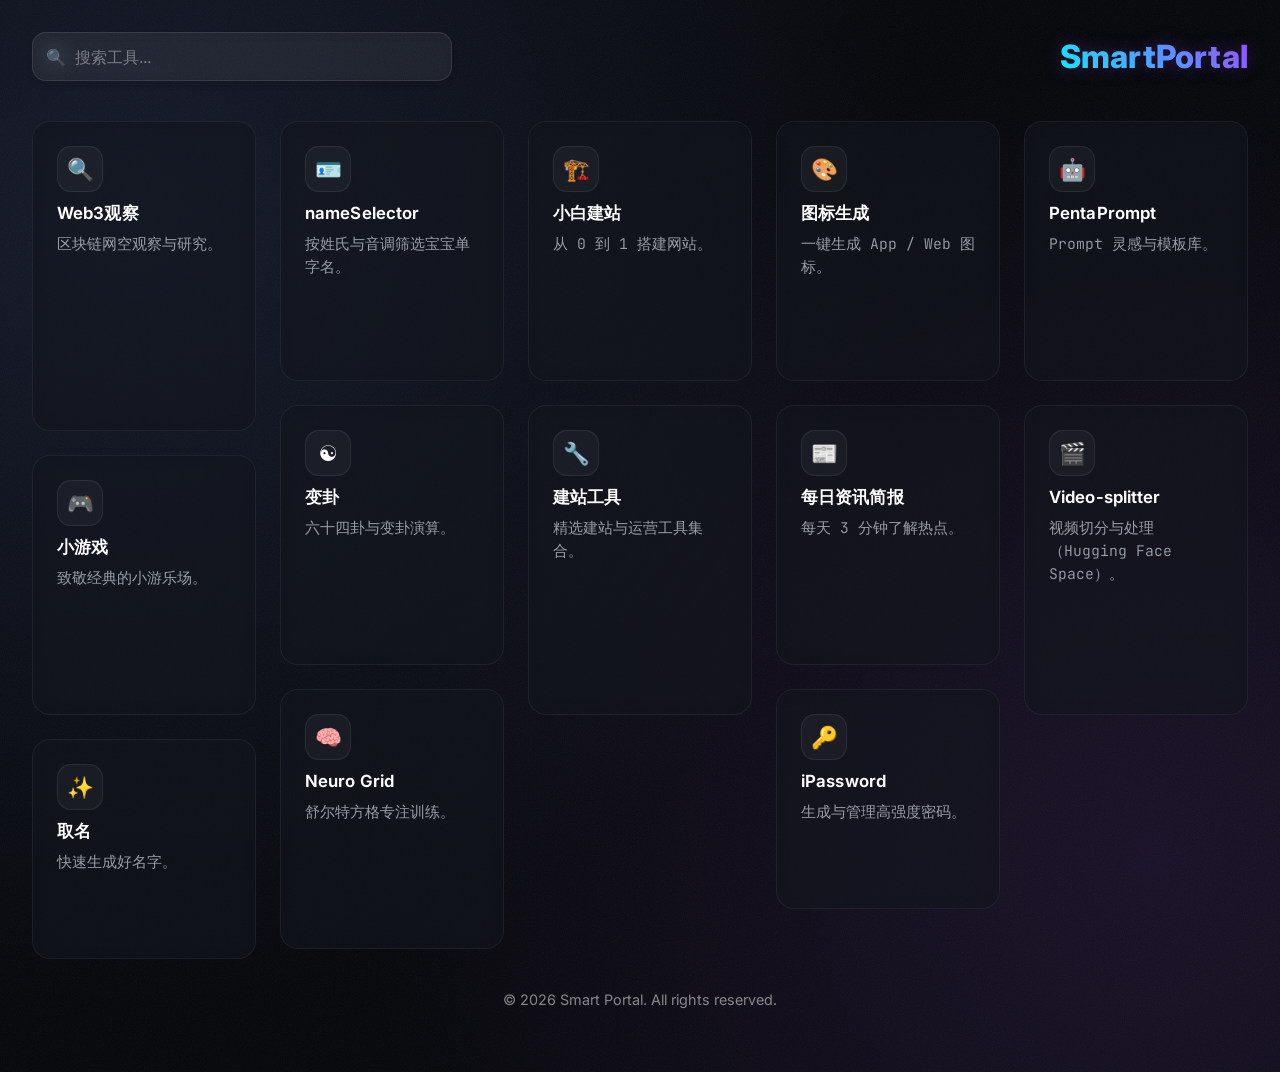
==== commit 02f196ee: "feat: add nameSelector portal route" ====
--- a/index.html
+++ b/index.html
@@ -38,6 +38,7 @@
     <link rel="preconnect" href="https://zkobserver.site">
     <link rel="preconnect" href="https://game.ok9981.com">
     <link rel="preconnect" href="https://name.ok9981.com">
+    <link rel="preconnect" href="https://name-selector-six.vercel.app">
     <link rel="preconnect" href="https://thecodecraft.site">
     <link rel="preconnect" href="http://indiestarter.space">
     <link rel="preconnect" href="https://iconcut.vercel.app">
